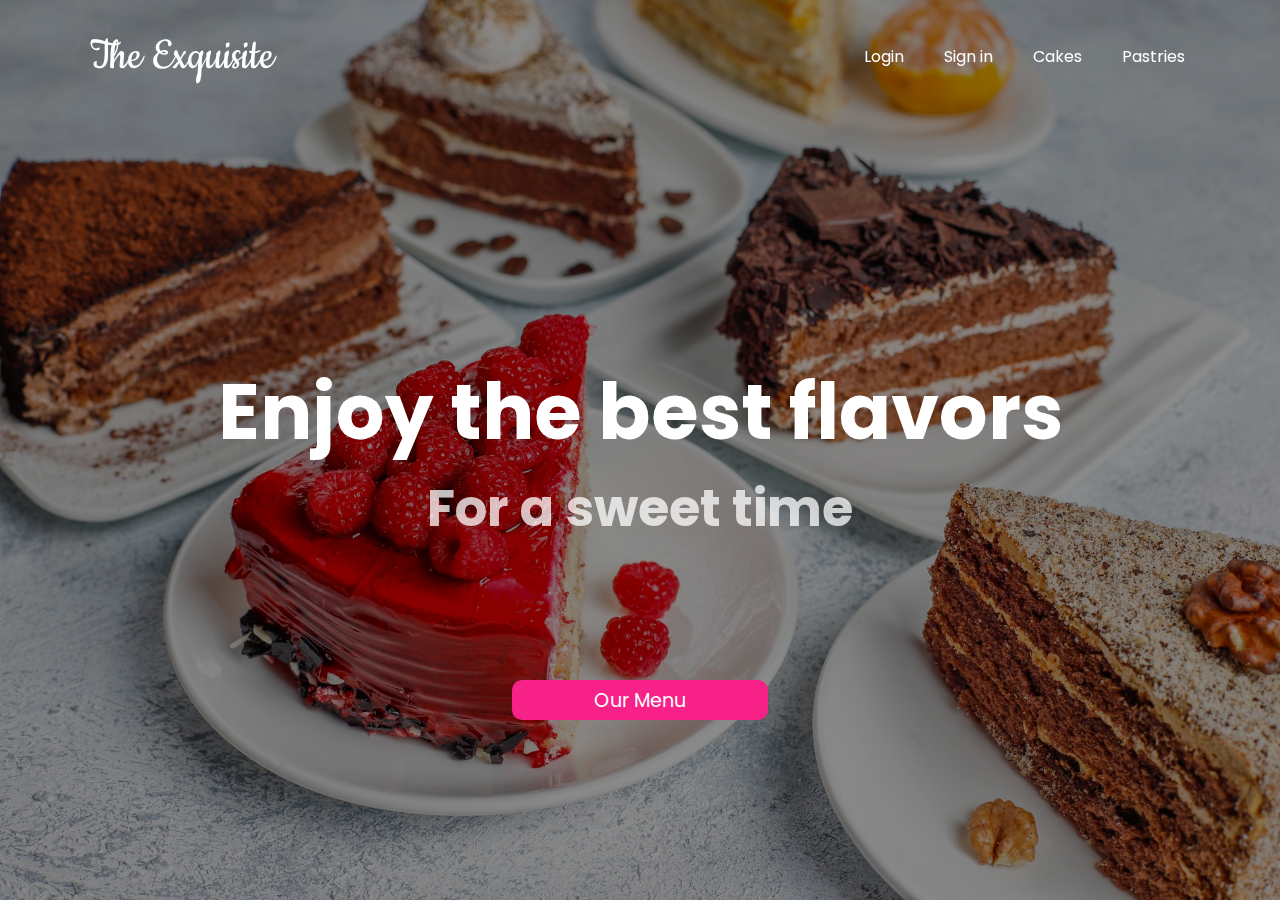
==== Página Principal/html/index.html @ 09d984b8 "crete index" ====
<!DOCTYPE html>
<html lang="en">
    <head>
        <meta charset="UTF-8">
        <meta http-equiv="X-UA-Compatible" content="IE=edge">
        <meta name="viewport" content="width=device-width, initial-scale=1.0">
        <title>The Exquisite</title>
        <link rel="stylesheet" href="../css/header-exq.css">
        <link rel="stylesheet" href="../css/style-index.css">
        <link rel="preconnect" href="https://fonts.googleapis.com">
        <link rel="preconnect" href="https://fonts.gstatic.com" crossorigin>
        <link href="https://fonts.googleapis.com/css2?family=Cookie&family=Poppins:ital,wght@0,100;0,200;0,300;0,400;0,700;1,300&display=swap" rel="stylesheet">
    </head>
    <body>
        <header>
            <div class="background-img"></div>
            <div class="box-face-page">
                <nav class="box-header">
                    <h3>The Exquisite</h1>
                    <ul class="navegation">
                        <li><a href="">Login</a></li>
                        <li><a href="">Sign in</a></li>
                        <li><a href="">Cakes</a></li>
                        <li><a href="">Pastries</a></li>
                    </ul>
                </nav>
                <div class="title-index">
                    <h1>Enjoy the best flavors</h1>
                    <h3>For a sweet time</h3>
                    <button class="button-menu-productss">Our Menu</button>
                </div>
            </div>
        </header>
        <section class="mega-box">
            
        </section>
    
    </body>
</html>
---- Página Principal/css/header-exq.css ----
:root{
    --my-font: 'Poppins', sans-serif;
    --special-font: 'Cookie', cursive;
}
*{
    margin: 0%;
    padding: 0%;
    box-sizing: border-box;
    font-family: var(--my-font);
}

.background-img{
    position: absolute;
    width: 100%;
    height: 100vh;
    background-size: cover;
    background-image: url(../../Recursos/Imagenes/assortment-of-pieces-of-cake.jpg);
    z-index: -1;
}

.background-img::before{
    content: "";
    width: 100%;
    height: 100vh;
    background-color: rgba(0, 0, 0, 0.46);
    position: absolute;
    left: 0%;
    top: 0%;
}
/*--- ---- --- Center items--- --- -- */

.box-face-page{
    display: flex;
    justify-content: center;
    align-items: center;
    width: 100%;
    height: 100vh;
}

/*--- ----- ----- ---- Header --- ---- --- --- --- */

.box-header{
    position: fixed;
    left: 0%;
    top: 0%;
    width: 100%;
    z-index: 100;

    display: flex;
    justify-content: space-between;
    align-items: center;
    transition: 0.6s;

    padding: 30px 90px;

    color: white;
}

.box-header h3{
    font-family: var(--special-font);
    font-weight: normal;
    font-size: 3rem;
}

/*----- ---- --- -- ---  Nav with the links --- --- --- --- --- ----*/
.navegation{
    display: flex;
    position: relative;
}
.navegation li{
    list-style: none;
    margin-left: 30px;
}

.navegation li a{
    text-decoration: none;
    color: white;

    display: block;
    padding: 5px;

    position: relative;
}

.navegation li a::before{
    content: '';
    position: absolute;
    bottom: 0;
    left: 0;
    width: 100%;
    height: 2px;
    background: white;
    z-index: 1;
    transform: scaleX(0);
    transition: transform 0.5s ease-in-out;
}
.navegation li a:hover::before{
    transform: scaleX(1);
}

.navegation li a::before{
    transform-origin: center;
}

/*--- ---- ---- --- --- Title ---- --- --- -- */
.title-index{
    text-align: center;
    color: white;
    display: flex;
    align-items: center;
    justify-content: center;
    flex-direction: column;
    position: relative;
    height: 60vh;
}
.title-index h1{
    font-size: 6vw;
}

.title-index h3{
    color: rgba(255, 255, 255, 0.75);
    font-size: 4vw;
}


.title-index button{
    width: 20vw;
    height: 40px;
    min-width: 200px;
    background-color: #F72188;
    border: none;
    border-radius: 10px;
    color: white;
    position: absolute;
    bottom: 0px;
    font-size: 1.2rem;

    transition: transform 0.5s ease-in-out;
    cursor: pointer;
}

.title-index button:hover{
    transform: scale(1.03);
}
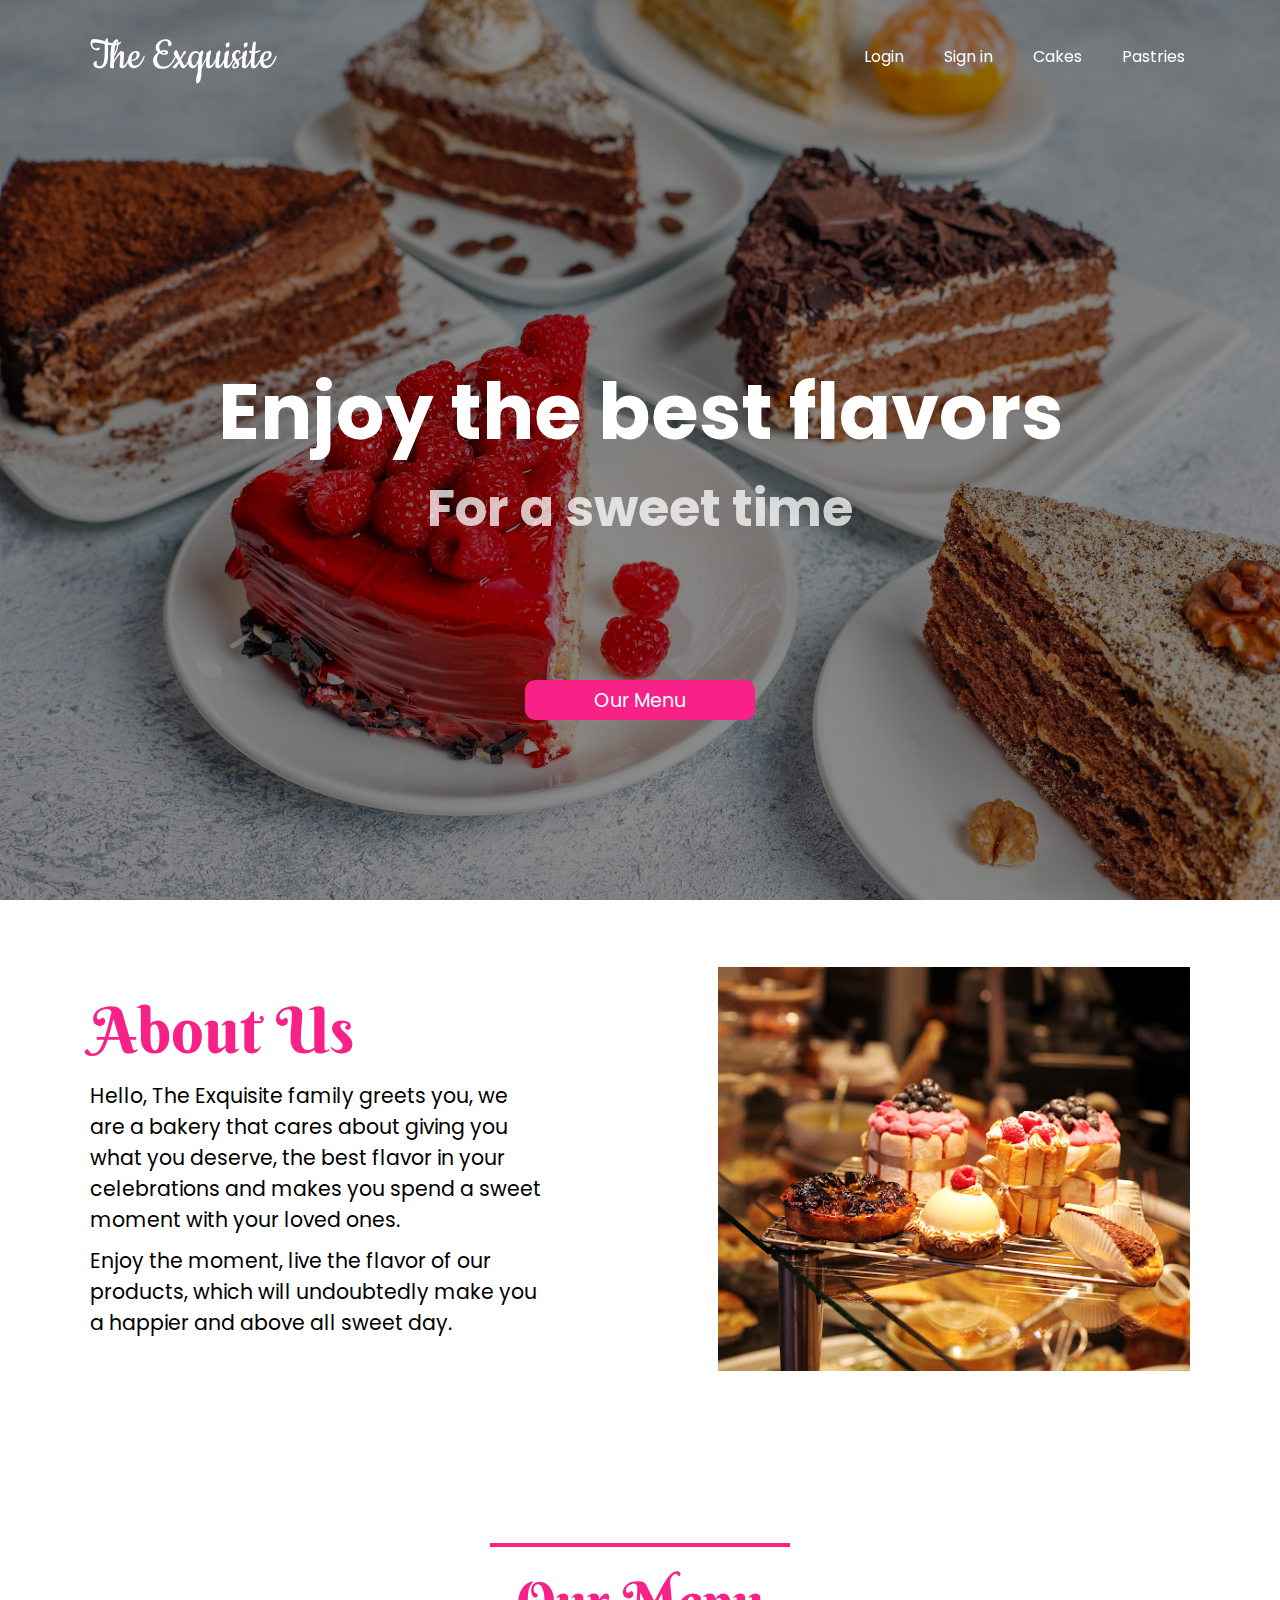
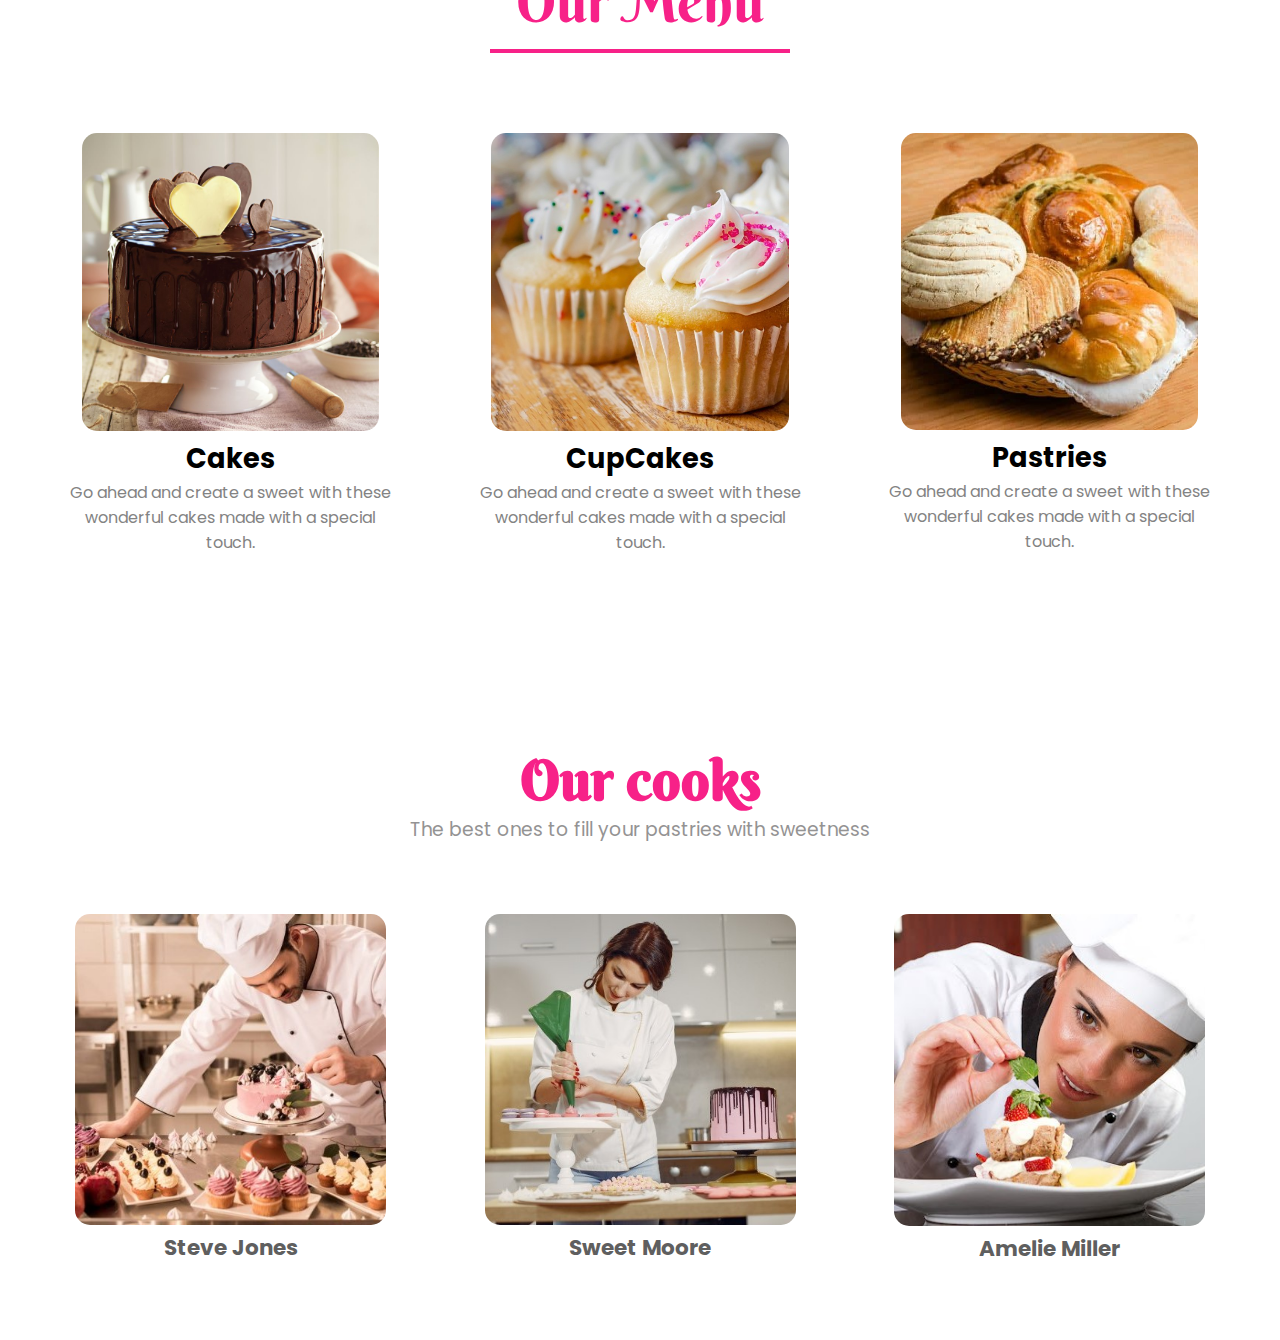
==== commit 83379c3b: "hello" ====
--- a/Página Principal/html/index.html
+++ b/Página Principal/html/index.html
@@ -10,6 +10,7 @@
         <link rel="preconnect" href="https://fonts.googleapis.com">
         <link rel="preconnect" href="https://fonts.gstatic.com" crossorigin>
         <link href="https://fonts.googleapis.com/css2?family=Cookie&family=Poppins:ital,wght@0,100;0,200;0,300;0,400;0,700;1,300&display=swap" rel="stylesheet">
+        <link href="https://fonts.googleapis.com/css2?family=Berkshire+Swash&display=swap" rel="stylesheet">
     </head>
     <body>
         <header>
@@ -27,13 +28,83 @@
                 <div class="title-index">
                     <h1>Enjoy the best flavors</h1>
                     <h3>For a sweet time</h3>
-                    <button class="button-menu-productss">Our Menu</button>
+                    <a href="#menu-the"><button class="button-menu-productss">Our Menu</button></a>
                 </div>
             </div>
         </header>
         <section class="mega-box">
-            
+            <div class="box-about-us">
+                <div class="text-img">
+                    <div class="text-about-us">
+                        <h1>About Us</h1>
+                        <p>Hello, The Exquisite family greets you, we are a bakery that cares about giving you what you deserve, the best flavor in your celebrations and makes you spend a sweet moment with your loved ones.</p>
+                        <p>Enjoy the moment, live the flavor of our products, which will undoubtedly make you a happier and above all sweet day.</p>
+                    </div>
+                    <div class="bakery-img">
+                        <img src="../../Recursos/Imagenes/unnamed.jpg" alt="img">
+                    </div>
+                </div>
+            </div>
+
+            <div class="box-menu-products">
+                <h1 id="menu-the">Our Menu</h1>
+                <div class="container-products">
+                    <div class="cakes box-p">
+                        <div class="box-img-zoom">
+                            <a href=""><img src="../../Recursos/Imagenes/pasteles/paso_a_paso_para_realizar_pastel_decorado_con_3_texturas_de_chocolate_resultado_final_bdcd345a_800x800.jpg" alt="img"></a>     
+                        </div>
+                        <h3>Cakes</h3>
+                        <h4>Go ahead and create a sweet with these wonderful cakes made with a special touch.</h4>
+                    </div>
+                    <div class="cupcakes box-p">
+                        <div class="box-img-zoom">
+                            <a href=""><img src="../../Recursos/Imagenes/pasteles/como-hacer-cupcakes-de-vainilla-para-vender.jpg" alt="img"></a>
+                            
+                        </div>
+                        <h3>CupCakes</h3>
+                        <h4>Go ahead and create a sweet with these wonderful cakes made with a special touch.</h4>
+                    </div>
+                    <div class="pastries box-p">
+                        <div class="box-img-zoom">
+                            <a href=""><img src="../../Recursos/Imagenes/pasteles/pan-de-dulce.jpg"" alt="img"></a>
+                            
+                        </div>
+                        <h3>Pastries</h3>
+                        <h4>Go ahead and create a sweet with these wonderful cakes made with a special touch.</h4>
+                    </div>
+                    
+                </div>
+            </div>
+
+            <div class="pastry-chefs">
+                <h1>Our cooks</h1>
+                <h3>The best ones to fill your pastries with sweetness</h3>
+
+                <div class="container-cheft">
+                    <div class="chef-name">
+                        <img src="../../Recursos/Imagenes/Cocineros/hombre.jpg" alt="">
+                        <h2>Steve Jones</h2>
+                    </div>
+                    <div class="chef-name">
+                        <img src="../../Recursos/Imagenes/Cocineros/mujer.jpg" alt="">
+                        <h2>Sweet Moore</h2>
+                    </div>
+                    <div class="chef-name">
+                        <img src="../../Recursos/Imagenes/Cocineros/unnamed.jpg" alt="">
+                        <h2>Amelie Miller</h2>
+                    </div>
+                </div>
+                
+            </div>
         </section>
+        <footer></footer>
     
     </body>
+    <script>
+        window.addEventListener("scroll", function(){
+            const header = document.querySelector("nav");
+
+            header.classList.toggle("sticky", window.scrollY > 0);
+        });
+    </script>
 </html>--- a/Página Principal/css/header-exq.css
+++ b/Página Principal/css/header-exq.css
@@ -7,6 +7,19 @@
     padding: 0%;
     box-sizing: border-box;
     font-family: var(--my-font);
+}
+body{
+    scroll-behavior: smooth;
+}
+
+body::-webkit-scrollbar{
+    width: 7px;
+    background-color: transparent;
+}
+
+body::-webkit-scrollbar-thumb{
+    background-color: #F72188;
+    border-radius: 15px;
 }
 
 .background-img{
@@ -67,6 +80,15 @@
     display: flex;
     position: relative;
 }
+
+.box-face-page nav.sticky{
+    background-color: rgb(255, 255, 255);
+    padding: 10px 35px;
+    box-shadow: 0px 5px 20px rgba(0, 0, 0, 0.555);
+    color: black;
+}
+
+
 .navegation li{
     list-style: none;
     margin-left: 30px;
@@ -102,6 +124,15 @@
     transform-origin: center;
 }
 
+nav.sticky li a{
+    color: black;
+}
+
+nav.sticky li a::before{
+    background-color: black;
+}
+
+
 /*--- ---- ---- --- --- Title ---- --- --- -- */
 .title-index{
     text-align: center;
@@ -112,6 +143,7 @@
     flex-direction: column;
     position: relative;
     height: 60vh;
+    width: 90%;
 }
 .title-index h1{
     font-size: 6vw;
@@ -122,9 +154,8 @@
     font-size: 4vw;
 }
 
-
 .title-index button{
-    width: 20vw;
+    width: 20%;
     height: 40px;
     min-width: 200px;
     background-color: #F72188;
@@ -133,6 +164,8 @@
     color: white;
     position: absolute;
     bottom: 0px;
+    display: block;
+    left: 40%;
     font-size: 1.2rem;
 
     transition: transform 0.5s ease-in-out;
--- a/Página Principal/css/style-index.css
+++ b/Página Principal/css/style-index.css
@@ -0,0 +1,161 @@
+:root{
+    --my-border: 1px black solid;
+    --my-font: 'Poppins', sans-serif;
+    --special-font: 'Cookie', cursive;
+    --my-color: #F72188;
+    --special-font-2: 'Berkshire Swash', cursive;
+}
+
+/*--- ---- ---- --- ------ About Us ---- ---- ---- ---- ---- --- --*/
+.box-about-us{
+    width: 100%;
+    padding: 50px;
+}
+
+.text-img h1{
+    font-family: var(--special-font-2);
+    font-size: 4rem;
+    font-weight: normal;
+    color: #F72188;
+}
+
+.text-img{
+    width: 100%;
+    display: flex;
+    flex-wrap: wrap;
+    justify-content: space-between;
+}
+
+.text-about-us{
+    width: 45%;
+    padding: 40px 40px;
+    font-size: 1.6vw;
+}
+.text-about-us p{
+    margin: 10px 0;
+}
+
+.bakery-img{
+    margin-right: 40px;
+    width: 40%;
+    display: flex;
+    justify-content: center;
+    flex-direction: column;
+}
+.bakery-img img{
+    width: 100%;
+}
+
+/*--- ---- ---- --- ------ Our Menu ---- ---- ---- ---- ---- --- --*/
+.pastry-chefs,
+.box-menu-products{
+    width: 100%;
+    padding: 55px;
+    margin-top: 50px;
+}
+
+.box-menu-products h1{
+    color: var(--my-color);
+    font-family: var(--special-font-2);
+    font-size: 3.5rem;
+    font-weight: 200;
+    text-align: center;
+    height: 110px;
+    width: 300px;
+    line-height: 110px;
+    margin: 0px auto;
+
+    border-bottom: var(--my-color) 4px solid;
+    border-top: var(--my-color) 4px solid;
+}
+
+.container-products{
+    width: 100%;
+    margin-top: 50px;
+    display: flex;
+    justify-content: space-between;
+}
+
+.box-p{
+    width: 30%;
+    text-align: center;
+    border-radius: 15px;
+    transition: 0.5s;
+
+    padding: 30px 10px 10px 10px;
+}
+
+.box-img-zoom{
+    width: 100%;
+}
+
+.box-p img{
+    width: 90%;
+    border-top-left-radius: 15px;
+    border-top-right-radius: 15px;
+    transition: 0.5s;
+    border-radius: 15px;
+}
+
+.box-img-zoom img:hover{
+    transform: scale(1.03);
+    transform-origin: bottom;
+    border-top-left-radius: 15px;
+    border-top-right-radius: 15px;
+}
+
+.box-p h3{
+    font-size: 1.7rem;
+}
+
+.box-p h4{
+    font-weight: normal;
+    color: rgb(131, 131, 131);
+    margin-bottom: 20px;
+}
+
+.box-p:hover{
+    background-color: rgb(228, 227, 227);
+    transform: scale(1.03);
+}
+
+/*---- ---- --- ----- Chef ------ ------ ------ */
+
+
+.pastry-chefs h1,
+.pastry-chefs h3{
+    text-align: center;
+}
+
+.pastry-chefs h1{
+    font-family: var(--special-font-2);
+    color: var(--my-color);
+    font-size: 3.5rem;
+}
+
+.pastry-chefs h3{
+    font-weight: normal;
+    color: rgb(148, 147, 147);
+}
+
+
+.container-cheft{
+    display: flex;
+    width: 100%;
+    justify-content: space-between;
+    margin-top: 50px;
+}
+
+.chef-name{
+    width: 30%;
+    padding: 20px;
+    text-align: center;
+    font-size: 0.9rem;
+    color: rgb(95, 95, 95);
+    background: white;
+}
+
+.chef-name img{
+    width: 100%;
+    border-radius: 15px;    
+}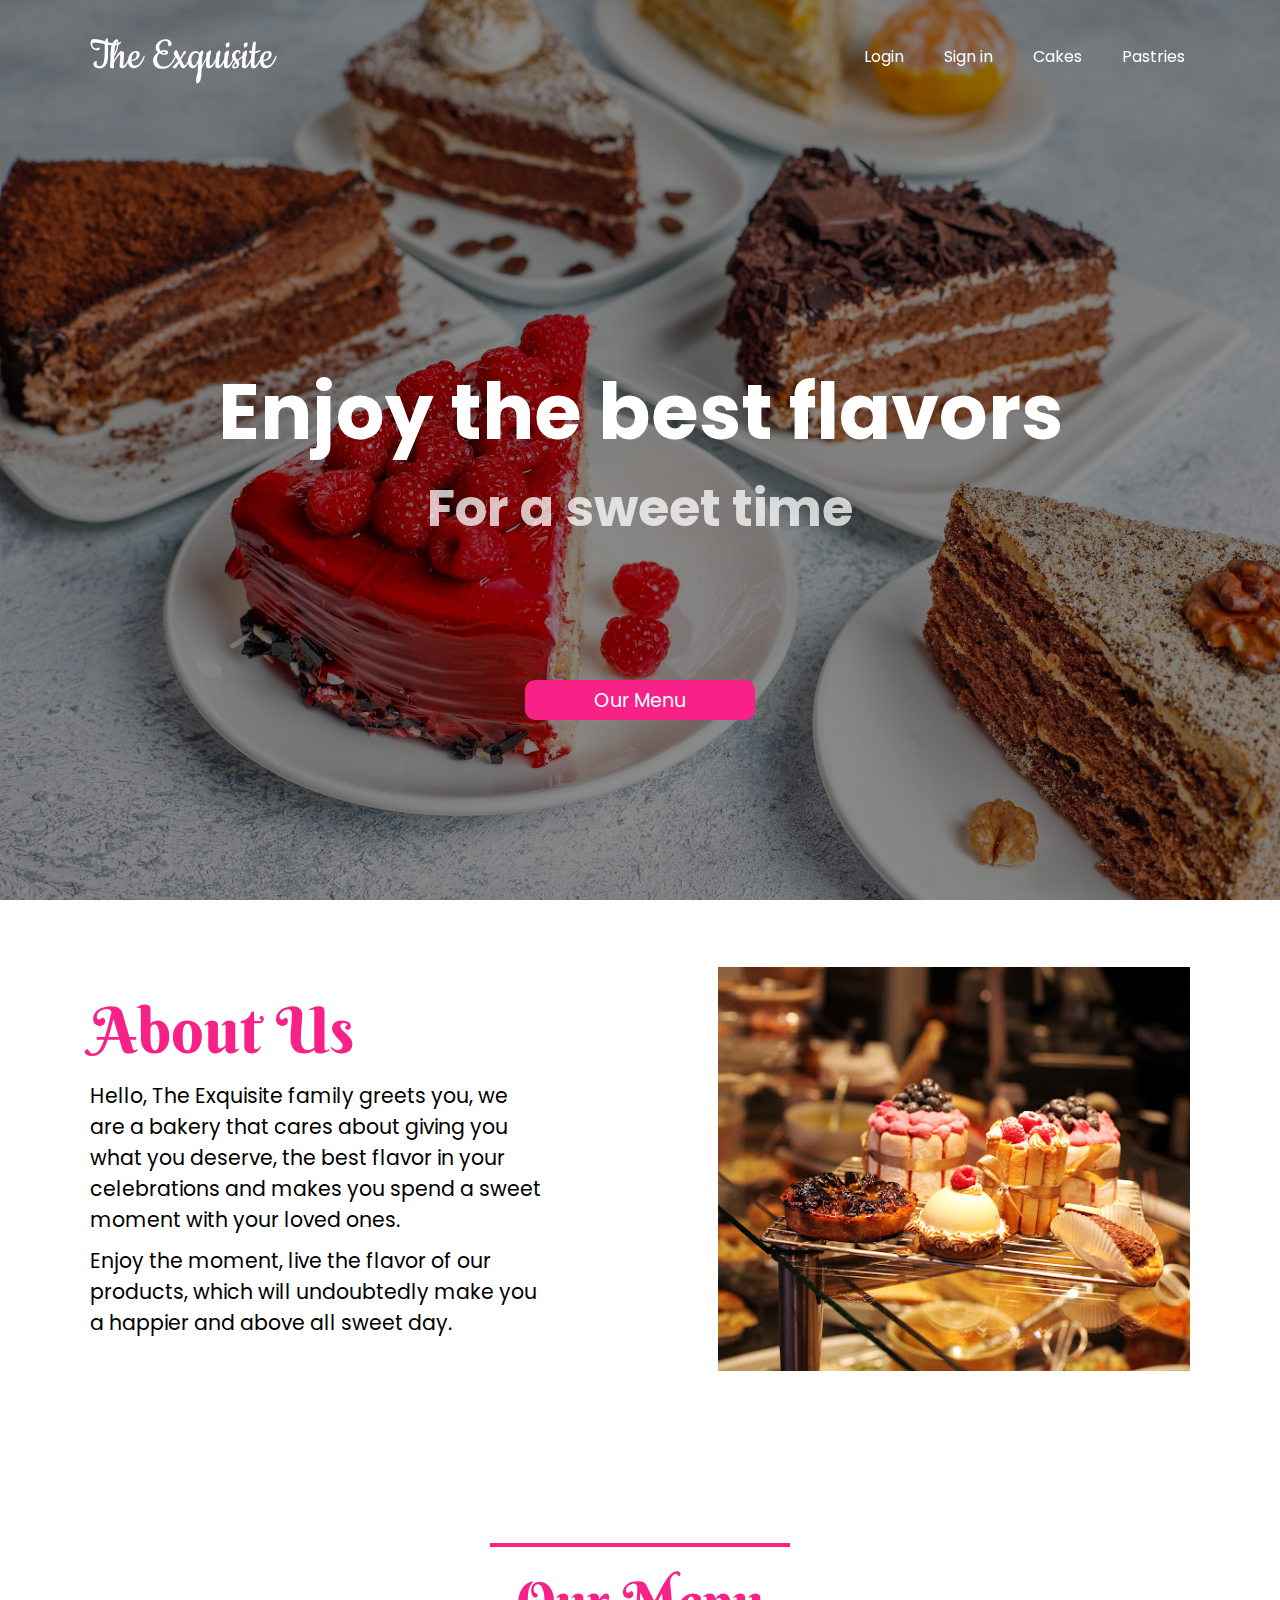
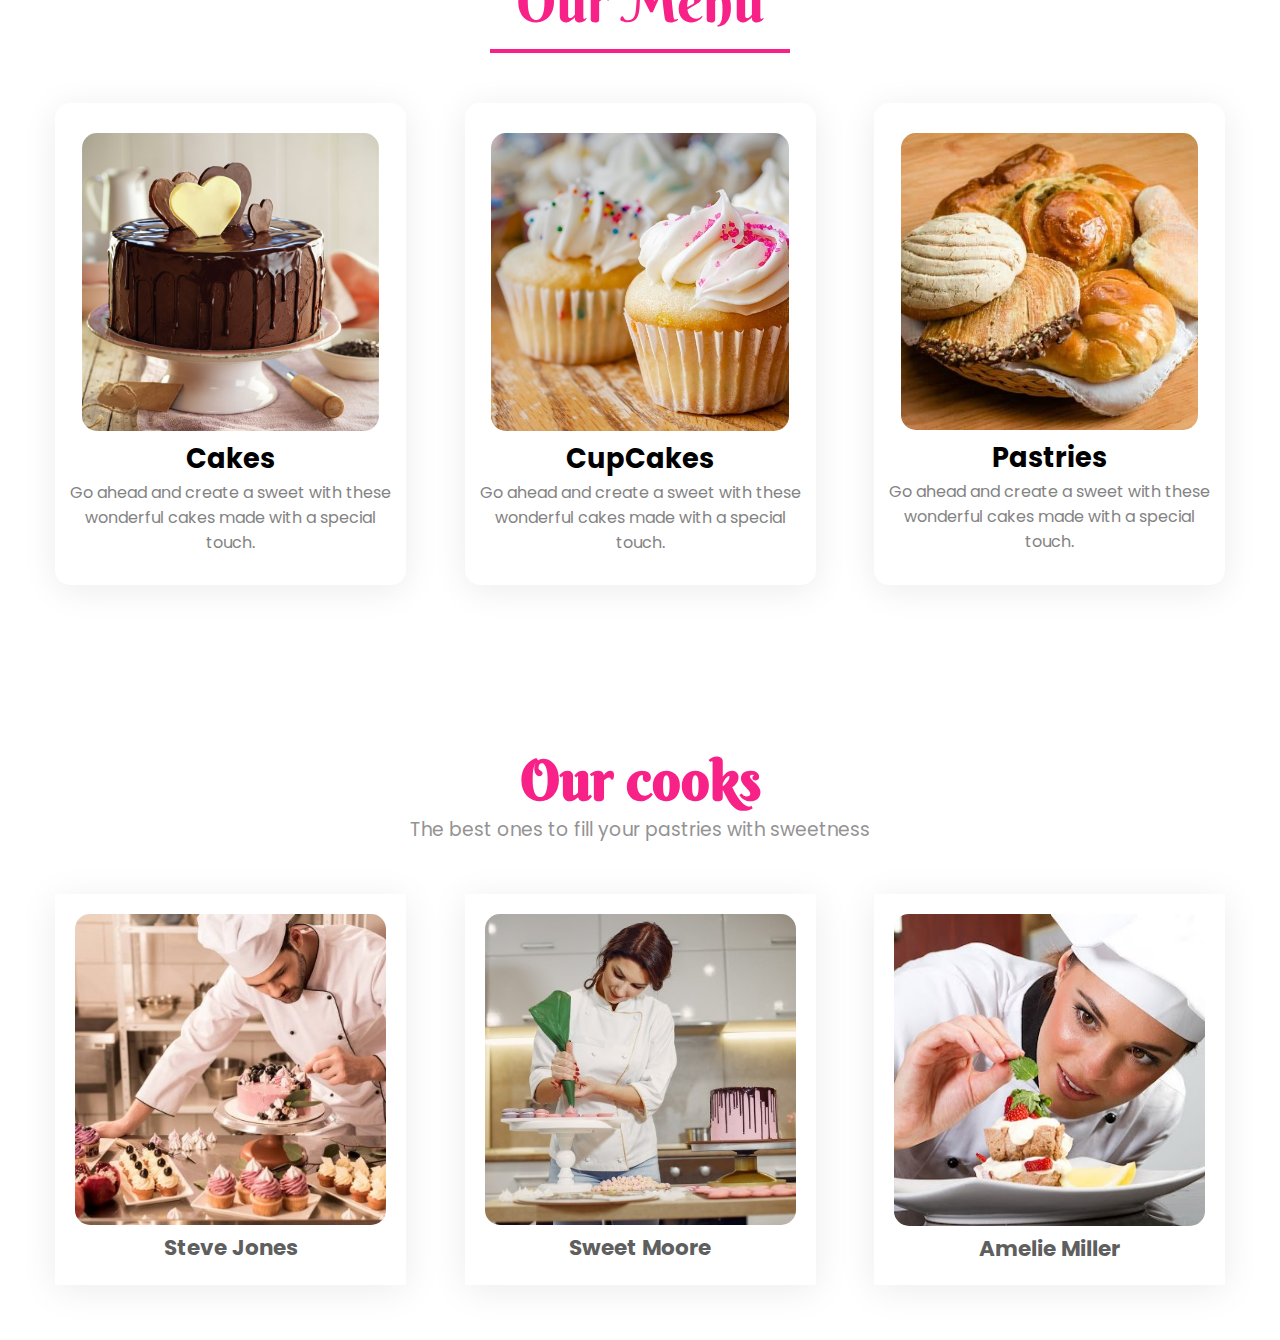
==== commit 4e863950: "Cupcakes" ====
--- a/Página Principal/html/index.html
+++ b/Página Principal/html/index.html
@@ -96,6 +96,9 @@
                 </div>
                 
             </div>
+            <div class="final-words">
+                
+            </div>
         </section>
         <footer></footer>
     
--- a/Página Principal/css/style-index.css
+++ b/Página Principal/css/style-index.css
@@ -83,6 +83,7 @@
     transition: 0.5s;
 
     padding: 30px 10px 10px 10px;
+    box-shadow: 0 5px 35px rgba(0, 0, 0, 0.08);
 }
 
 .box-img-zoom{
@@ -153,6 +154,7 @@
     font-size: 0.9rem;
     color: rgb(95, 95, 95);
     background: white;
+    box-shadow: 0 5px 35px rgba(0, 0, 0, 0.08);
 }
 
 .chef-name img{
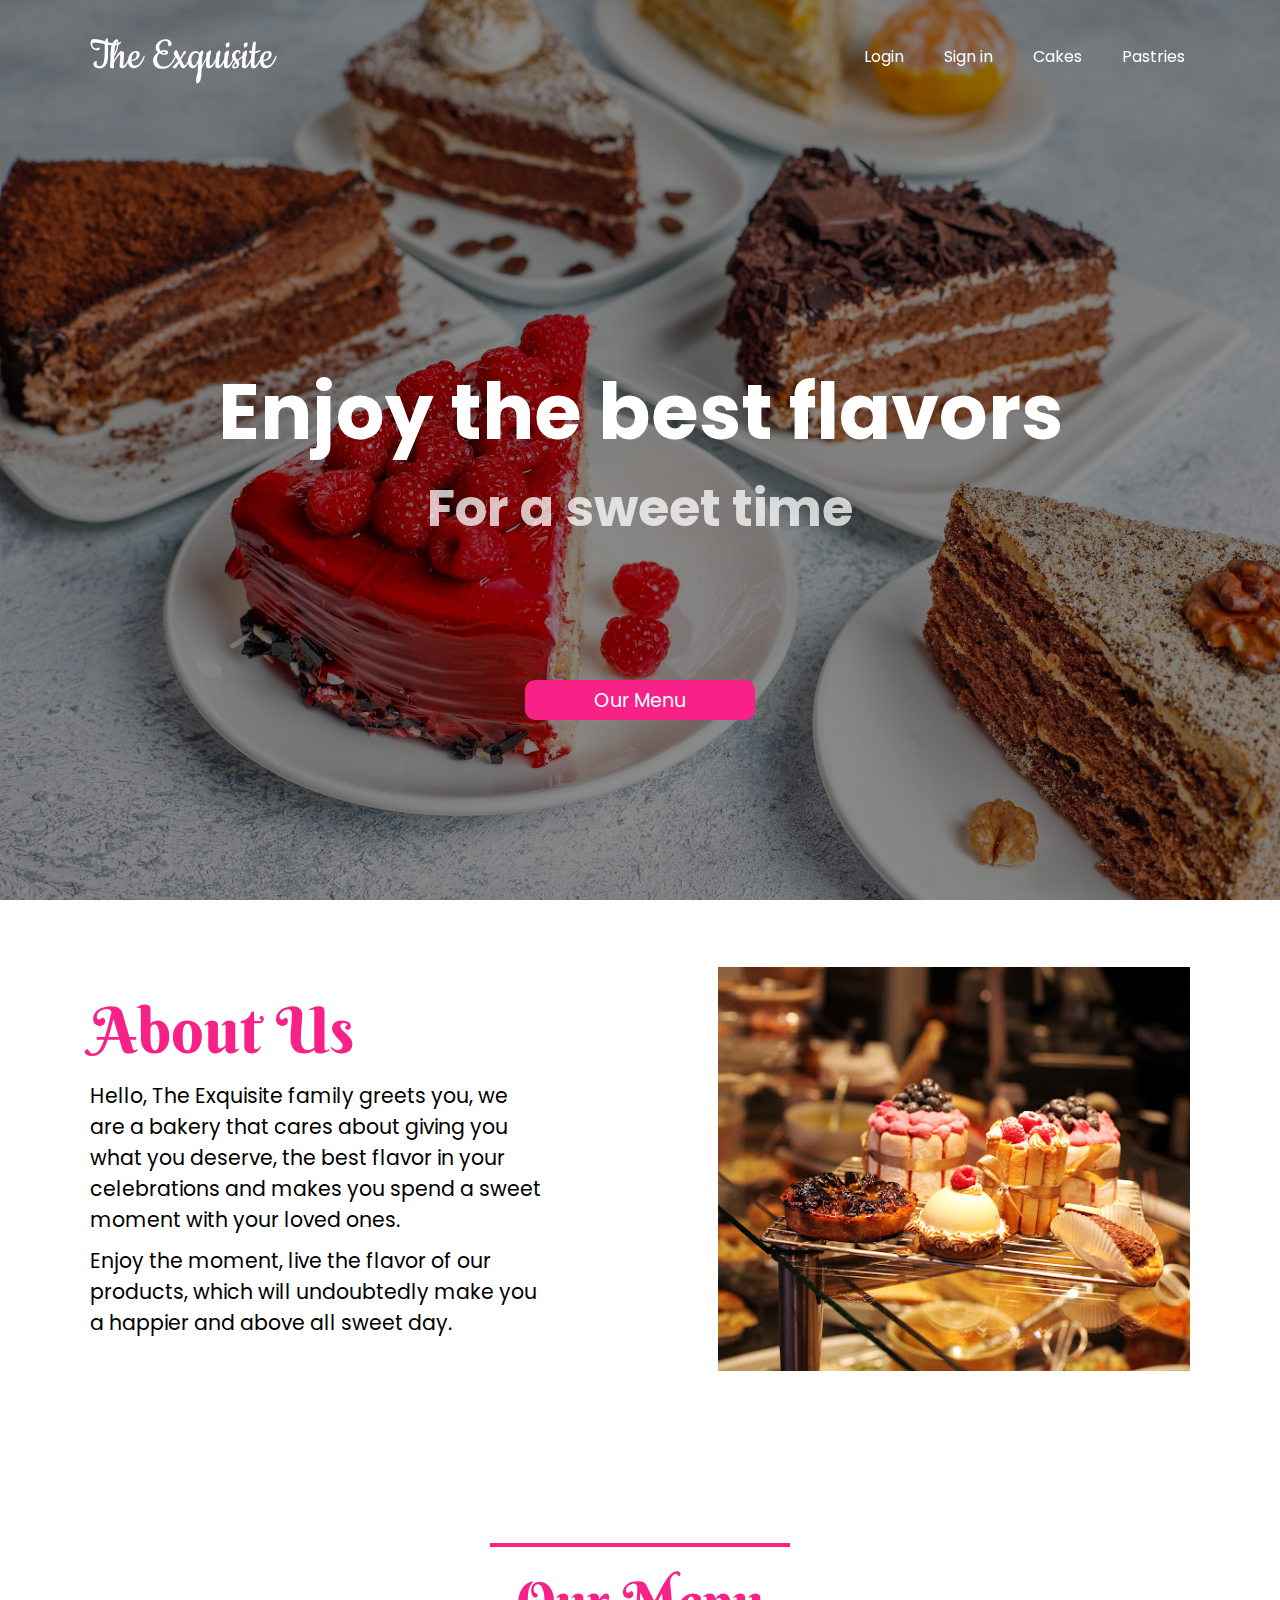
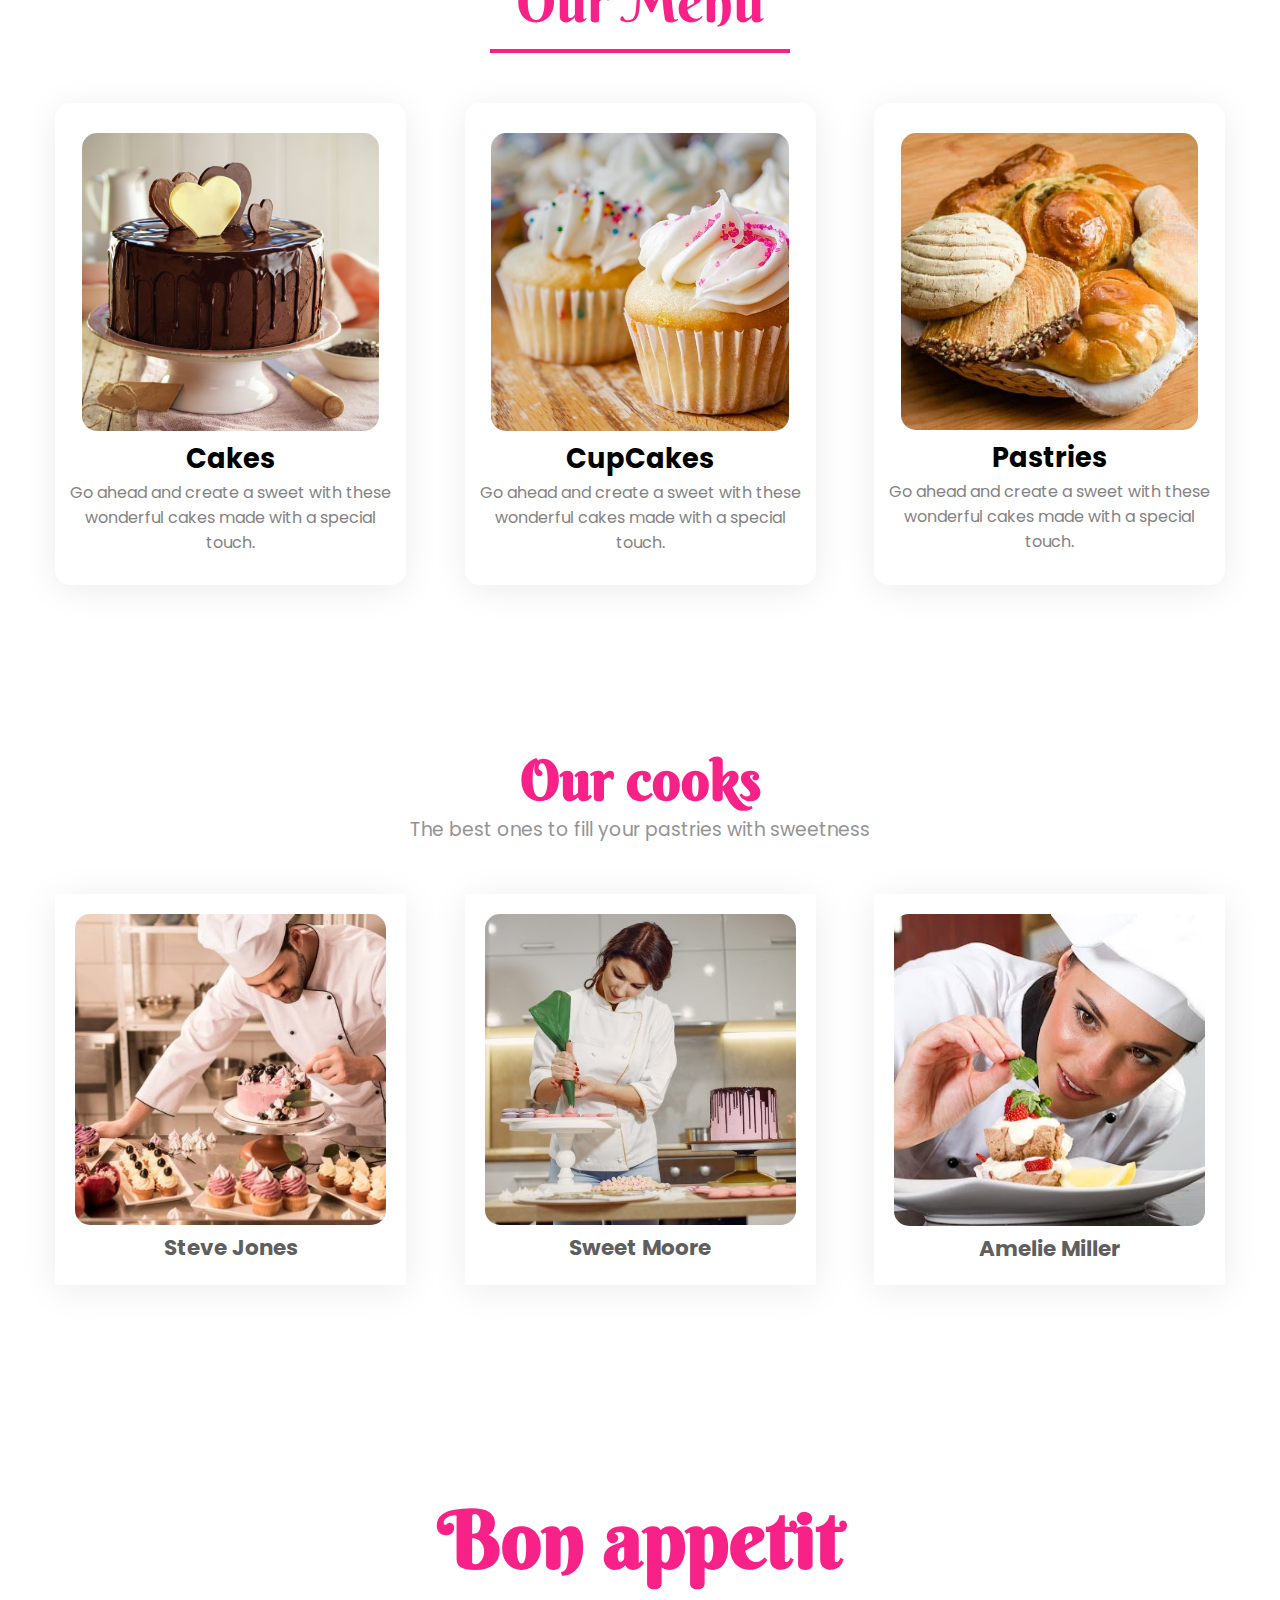
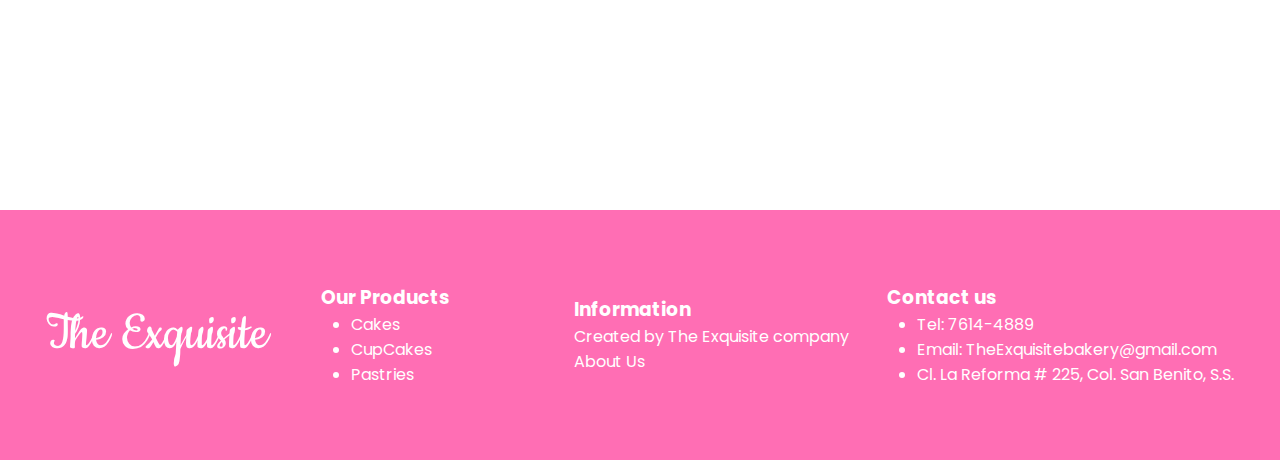
==== commit f2dbac93: "benja" ====
--- a/Página Principal/html/index.html
+++ b/Página Principal/html/index.html
@@ -22,7 +22,7 @@
                         <li><a href="">Login</a></li>
                         <li><a href="">Sign in</a></li>
                         <li><a href="">Cakes</a></li>
-                        <li><a href="">Pastries</a></li>
+                        <li><a href="../../Página Pastries/pastries.html">Pastries</a></li>
                     </ul>
                 </nav>
                 <div class="title-index">
@@ -97,10 +97,37 @@
                 
             </div>
             <div class="final-words">
-                
+                <h1>Bon appetit</h1>
             </div>
         </section>
-        <footer></footer>
+        <footer>
+            <div class="box-footer">
+                <h2>The Exquisite</h2>
+                <div class="info-product info">
+                    <h3>Our Products</h3>
+                    <ul>
+                        <li><a href="">Cakes</a></li>
+                        <li><a href="">CupCakes</a></li>
+                        <li><a href="../../Página Pastries/pastries.html">Pastries</a></li>
+                    </ul>
+                </div>
+                <div class="infomation info">
+                    <h3>Information</h3>
+                    <p>Created by The Exquisite company</p>
+                    <p>About Us</p>                    
+                </div>
+                <div class="contact-us info">
+                    <h3>Contact us</h3>
+                    <ul>
+                        <li><a href="">Tel: 7614-4889</a></li>
+                        <li><a href="">Email: TheExquisitebakery@gmail.com</a></li>
+                        <li><a href="">Cl. La Reforma # 225, Col. San Benito, S.S.</a></li>
+                    </ul>
+                    
+                </div>
+            </div>
+            
+        </footer>
     
     </body>
     <script>
--- a/Página Principal/css/header-exq.css
+++ b/Página Principal/css/header-exq.css
@@ -174,4 +174,50 @@
 
 .title-index button:hover{
     transform: scale(1.03);
+}
+
+/*---- ---- ---- ---- ---- Footer ---- ----- ----- ----- ----- ---*/
+
+
+footer{
+    width: 100%;
+    height: 250px;
+    background-color: #ff6eb4;
+    margin-top: 20px;
+}
+
+.box-footer{
+    width: 100%;
+    height: 250px;
+    display: flex;
+    align-content: center;
+    align-items: center;
+    justify-content: space-around;
+    color: white;
+
+    padding: 10px 40px;
+}
+.box-footer h2{
+    font-family: var(--special-font);
+    font-size: 4.5vw;
+    font-weight: normal;
+}
+
+.info-product{
+    width: 20%;
+    margin-left: 40px;
+}
+
+.infomation {
+    width: 25%;
+}
+
+
+.info ul{
+    margin-left: 30px;
+}
+
+.info ul li a{
+    text-decoration: none;
+    color: white;
 }--- a/Página Principal/css/style-index.css
+++ b/Página Principal/css/style-index.css
@@ -160,4 +160,25 @@
 .chef-name img{
     width: 100%;
     border-radius: 15px;    
-}+}
+
+
+
+/*--- --- --- ---- ---- Bon appetit ----- ----- ----- ----- ----- */
+
+.final-words{
+    width: 100%;
+    height: 450px;
+    line-height: 400px;
+    text-align: center;
+    color: var(--my-color);
+    font-family: var(--special-font-2);
+}
+
+.final-words h1{
+    font-family: var(--special-font-2);
+    font-size: 5rem;
+}
+
+
+
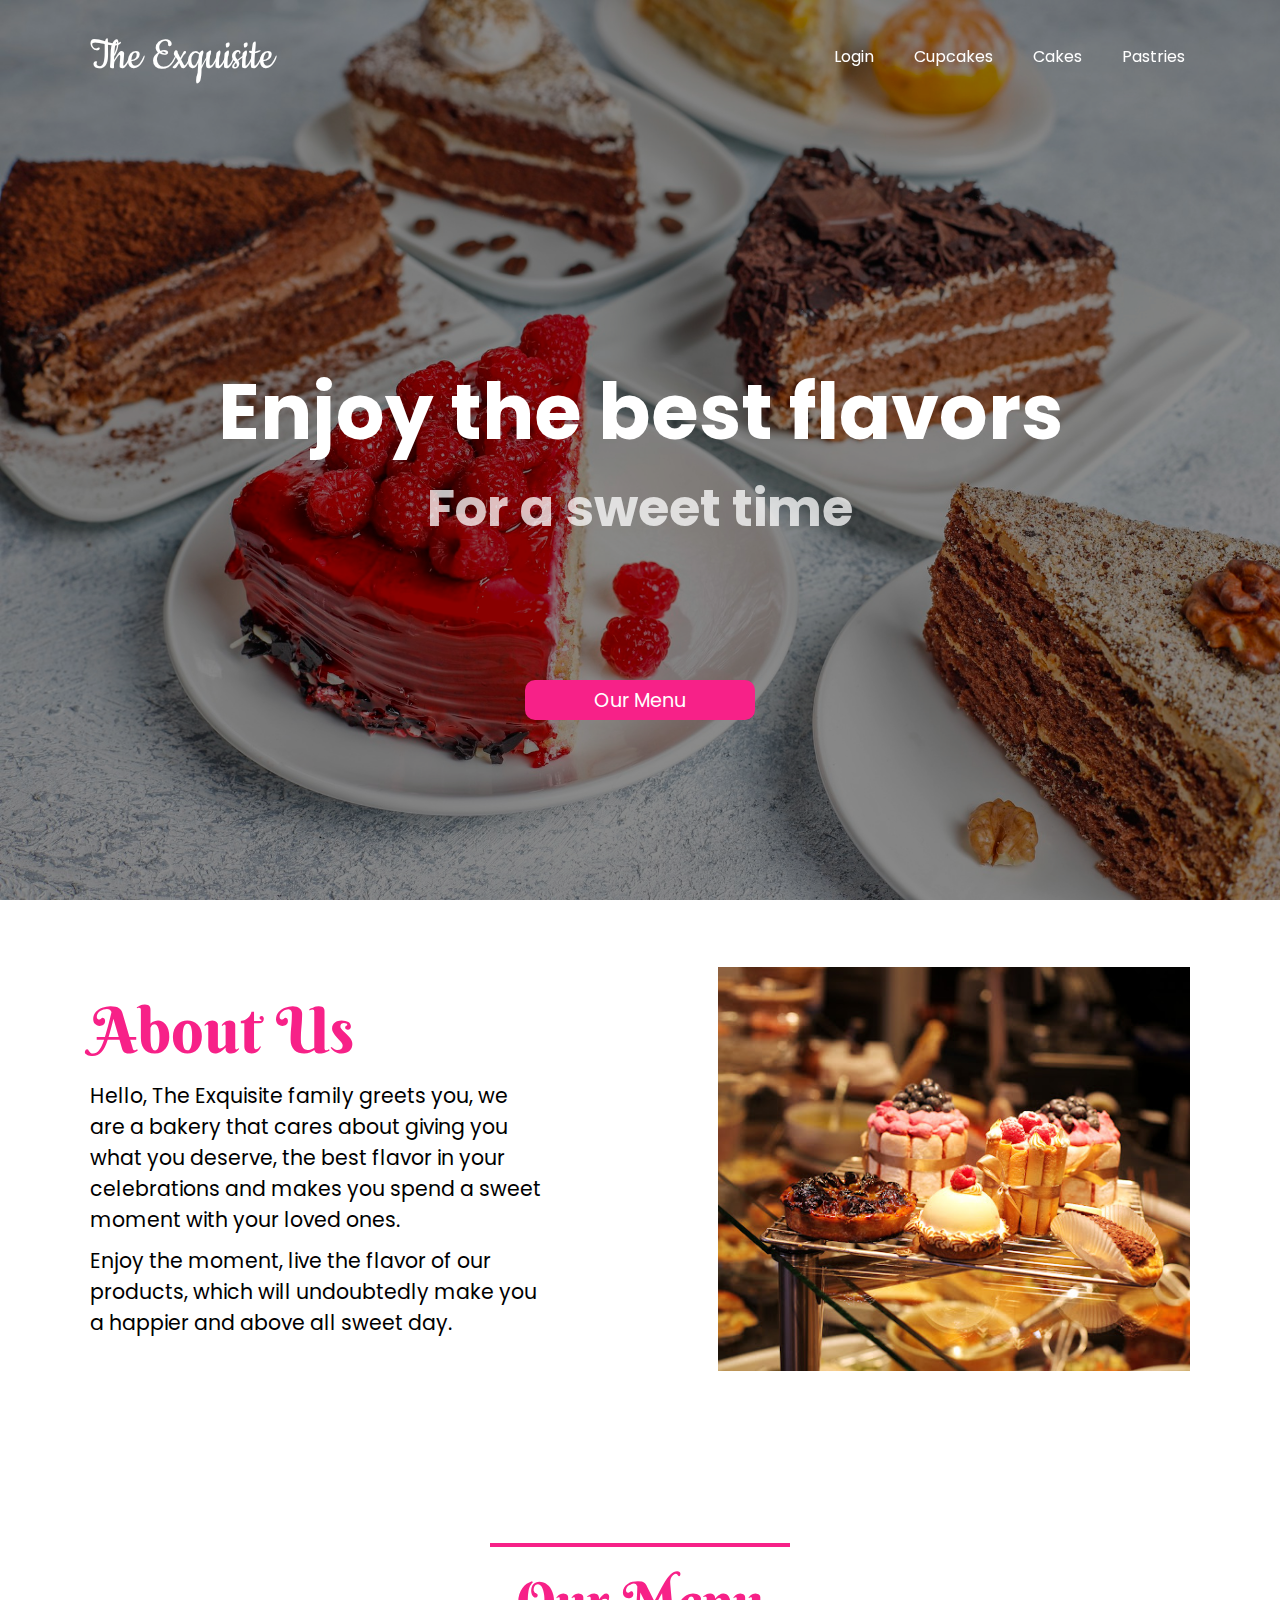
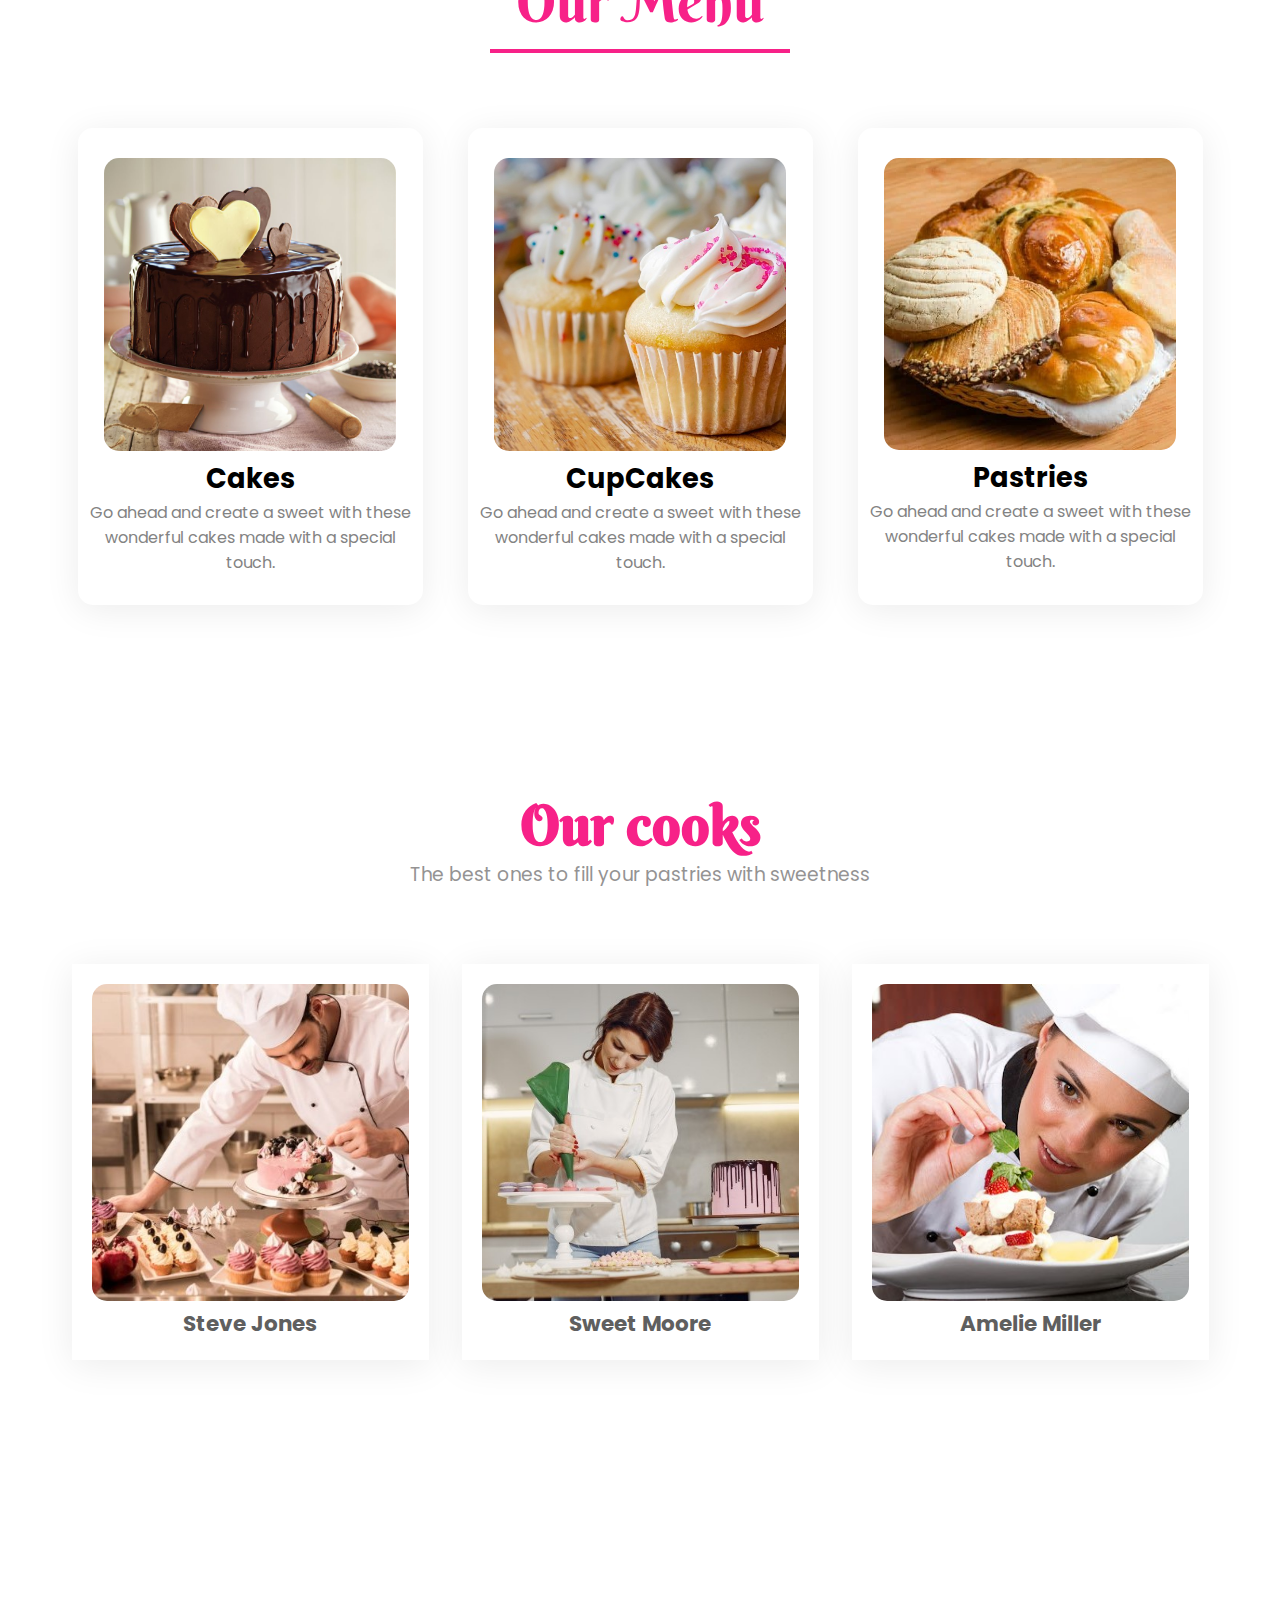
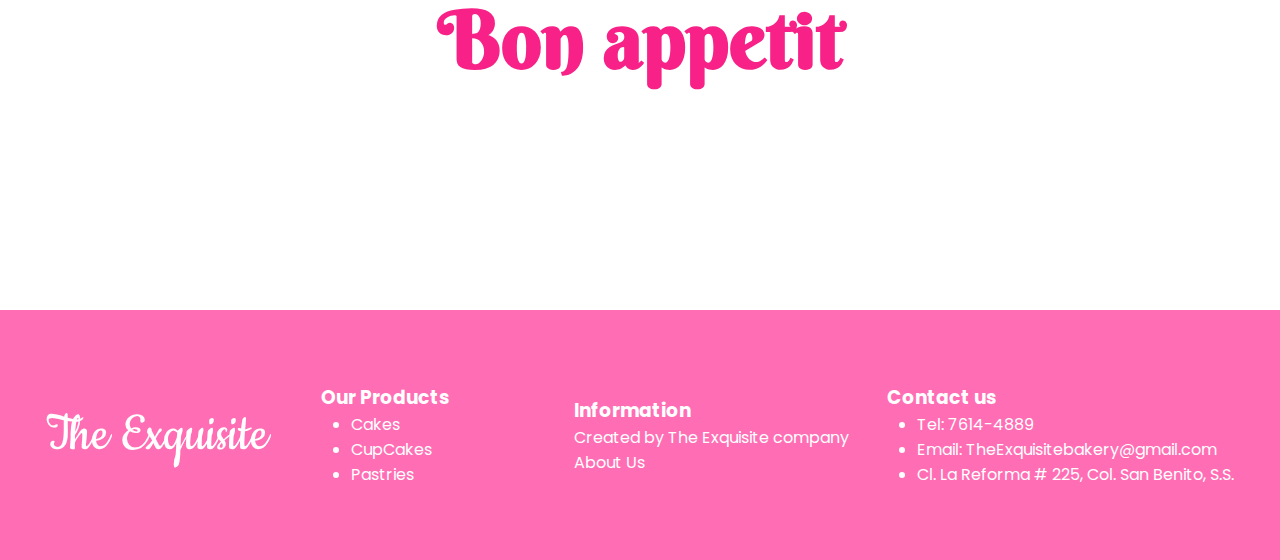
==== commit e7c69ba7: "other" ====
--- a/Página Principal/html/index.html
+++ b/Página Principal/html/index.html
@@ -20,7 +20,7 @@
                     <h3>The Exquisite</h1>
                     <ul class="navegation">
                         <li><a href="">Login</a></li>
-                        <li><a href="">Sign in</a></li>
+                        <li><a href="">Cupcakes</a></li>
                         <li><a href="">Cakes</a></li>
                         <li><a href="../../Página Pastries/pastries.html">Pastries</a></li>
                     </ul>
--- a/Página Principal/css/style-index.css
+++ b/Página Principal/css/style-index.css
@@ -73,17 +73,19 @@
     width: 100%;
     margin-top: 50px;
     display: flex;
-    justify-content: space-between;
+    justify-content: space-around;
+    flex-wrap: wrap;
 }
 
 .box-p{
-    width: 30%;
+    width: 345px;
     text-align: center;
     border-radius: 15px;
     transition: 0.5s;
 
     padding: 30px 10px 10px 10px;
     box-shadow: 0 5px 35px rgba(0, 0, 0, 0.08);
+    margin: 25px 0px;
 }
 
 .box-img-zoom{
@@ -143,18 +145,20 @@
 .container-cheft{
     display: flex;
     width: 100%;
-    justify-content: space-between;
+    justify-content: space-around;
     margin-top: 50px;
 }
 
 .chef-name{
-    width: 30%;
+    width: 357px;
     padding: 20px;
     text-align: center;
     font-size: 0.9rem;
     color: rgb(95, 95, 95);
     background: white;
     box-shadow: 0 5px 35px rgba(0, 0, 0, 0.08);
+
+    margin: 25px 0px;
 }
 
 .chef-name img{
